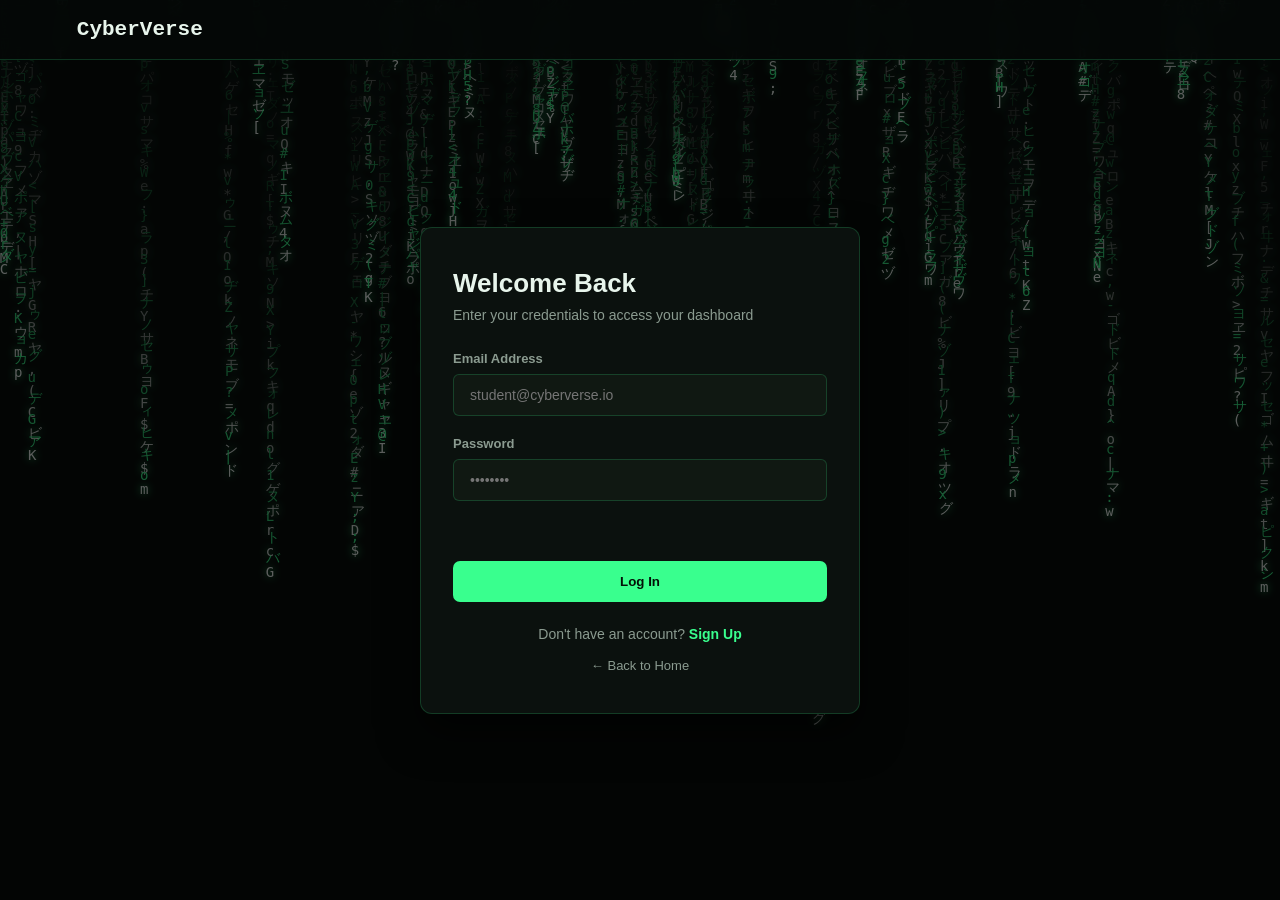
==== cyberverse-frontend/dashboard.html @ 00250eb8 "Add files via upload" ====
<!DOCTYPE html>
<html lang="en">

<head>
    <meta charset="UTF-8">
    <meta name="viewport" content="width=device-width, initial-scale=1.0">
    <title>CyberVerse — Dashboard</title>
    <link rel="stylesheet" href="css/style.css">
    <link rel="stylesheet" href="css/auth.css">
</head>

<body>

    <canvas id="matrixCanvas"></canvas>

    <header class="navbar">

     <div class="logo">
            CyberVerse
        </div>

        <div class="profile-dropdown">
            <button id="avatarBtn" class="avatar-btn" aria-label="User Menu">
                <svg width="24" height="24" viewBox="0 0 24 24" fill="currentColor">
                    <path d="M12 2C6.48 2 2 6.48 2 12s4.48 10 10 10 10-4.48 10-10S17.52 2 12 2zm0 3c1.66 0 3 1.34 3 3s-1.34 3-3 3-3-1.34-3-3 1.34-3 3-3zm0 14.2c-2.5 0-4.71-1.28-6-3.22.03-1.99 4-3.08 6-3.08 1.99 0 5.97 1.09 6 3.08-1.29 1.94-3.5 3.22-6 3.22z"/>
                </svg>
            </button>
            
            <div id="dropdownMenu" class="dropdown-content">
                <a href="index.html">Home</a>
                <a href="roadmaps.html">Roadmaps</a>
                <a href="courses.html">Courses</a>
                <a href="labs.html">Labs</a>
                <a href="ai-mentors.html">AI Mentors</a>
                <a href="#" id="logoutBtn" class="dropdown-logout">Logout</a>
            </div>
        </div>

    </header>

    <main class="dashboard-container">

        <section class="dashboard-header">
            <div>
                <p class="dashboard-label">// USER DASHBOARD</p>
                <h1>Welcome, <span id="userName">Student</span></h1>
                <p id="userEmail"></p>
            </div>
        </section>

        <section class="dashboard-stats">
            <div class="dashboard-card">
                <span>📚</span>
                <h2 id="completedLessons">0</h2>
                <p>Lessons Completed</p>
            </div>

            <div class="dashboard-card">
                <span>🧪</span>
                <h2 id="completedLabs">0</h2>
                <p>Labs Completed</p>
            </div>

            <div class="dashboard-card">
                <span>🎯</span>
                <h2 id="quizScore">0%</h2>
                <p>Quiz Average</p>
            </div>
        </section>

        <section class="progress-section">
            <h2>Your Learning Progress</h2>
            <div class="progress-bar">
                <div id="progressFill" class="progress-fill"></div>
            </div>
            <p id="progressText">0% completed</p>
        </section>

        <section class="modules">
            <h2>Learning Modules</h2>

            <div class="module-list">
                <div class="module-row">
                    <span>01</span>
                    <div>
                        <h3>Cybersecurity Fundamentals</h3>
                        <p>Computers, networks and security basics.</p>
                    </div>
                    <button class="module-btn">Start</button>
                </div>

                <div class="module-row">
                    <span>02</span>
                    <div>
                        <h3>Security Hygiene</h3>
                        <p>Passwords, MFA and safe browsing.</p>
                    </div>
                    <button class="module-btn">Start</button>
                </div>

                <div class="module-row">
                    <span>03</span>
                    <div>
                        <h3>Common Cyber Threats</h3>
                        <p>Phishing, malware and social engineering.</p>
                    </div>
                    <button class="module-btn">Start</button>
                </div>

                <div class="module-row">
                    <span>04</span>
                    <div>
                        <h3>Defense Basics</h3>
                        <p>Firewalls, encryption and authentication.</p>
                    </div>
                    <button class="module-btn">Start</button>
                </div>

                <div class="module-row">
                    <span>05</span>
                    <div>
                        <h3>Practical Security Labs</h3>
                        <p>Practice cybersecurity concepts.</p>
                    </div>
                    <button class="module-btn">Start</button>
                </div>
            </div>
        </section>

    </main>

    <script src="js/script.js"></script>
    <script src="js/auth.js"></script>

    <script>
        const avatarBtn = document.getElementById('avatarBtn');
        const dropdownMenu = document.getElementById('dropdownMenu');

        avatarBtn.addEventListener('click', (e) => {
            e.stopPropagation();
            dropdownMenu.classList.toggle('show');
        });

        document.addEventListener('click', () => {
            if (dropdownMenu.classList.contains('show')) {
                dropdownMenu.classList.remove('show');
            }
        });
    </script>

</body>
</html>
---- cyberverse-frontend/css/style.css ----
:root {
    --bg: #050807;
    --panel: #0b110e;
    --panel-light: #101812;

    --green: #39ff8e;
    --blue: #4dd8ff;
    --red: #ff4d6d;

    --text: #e8f5ec;
    --muted: #8b9b90;

    --border: rgba(57, 255, 142, 0.18);

    --font-main: Arial, Helvetica, sans-serif;
    --font-mono: "Courier New", monospace;
}

* {
    margin: 0;
    padding: 0;
    box-sizing: border-box;
}

html {
    scroll-behavior: smooth;
}

body {
    background: var(--bg);
    color: var(--text);
    font-family: var(--font-main);
    min-height: 100vh;
    overflow-x: hidden;
}

a {
    color: inherit;
    text-decoration: none;
}

button,
input {
    font-family: inherit;
}

/* MATRIX CANVAS (Hacker theme background) */
#matrixCanvas {
    position: fixed;
    top: 0;
    left: 0;
    width: 100vw;
    height: 100vh;
    z-index: -1;
    pointer-events: none;
    opacity: 0.35;
}

/* NAVBAR */
.navbar {
    position: sticky;
    top: 0;
    z-index: 100;
    display: flex;
    align-items: center;
    justify-content: space-between;
    padding: 18px 6%;
    background: rgba(5, 8, 7, 0.92);
    backdrop-filter: blur(10px);
    border-bottom: 1px solid var(--border);
}

.logo {
    font-family: var(--font-mono);
    font-size: 21px;
    font-weight: bold;
    color: var(--text);
    text-transform: none !important;
}

.logo span {
    color: var(--green);
}

/* PROFILE DROPDOWN MENU */
.profile-dropdown {
    position: relative;
    display: inline-block;
}

.avatar-btn {
    background: transparent;
    border: 1px solid var(--border);
    color: var(--text);
    width: 42px;
    height: 42px;
    border-radius: 50%;
    display: flex;
    align-items: center;
    justify-content: center;
    cursor: pointer;
    transition: all 0.25s ease;
}

.avatar-btn:hover {
    border-color: var(--green);
    color: var(--green);
    box-shadow: 0 0 12px rgba(57, 255, 142, 0.2);
}

.dropdown-content {
    display: none;
    position: absolute;
    right: 0;
    top: calc(100% + 12px);
    width: 200px;
    background: var(--panel);
    border: 1px solid var(--border);
    border-radius: 10px;
    box-shadow: 0 10px 30px rgba(0, 0, 0, 0.5);
    padding: 8px 0;
    z-index: 200;
}

.dropdown-content.show {
    display: block;
}

.dropdown-content a {
    display: block;
    padding: 10px 20px;
    color: var(--text);
    font-size: 14px;
    transition: 0.2s ease;
}

.dropdown-content a:hover {
    background: var(--panel-light);
    color: var(--green);
    padding-left: 24px;
}

.dropdown-content a.dropdown-logout {
    color: var(--red);
    border-top: 1px solid var(--border);
    margin-top: 6px;
    padding-top: 12px;
}

.dropdown-content a.dropdown-logout:hover {
    color: #ff6b8b;
    background: rgba(255, 77, 109, 0.1);
}

/* BUTTONS */
.btn {
    display: inline-flex;
    align-items: center;
    justify-content: center;
    border-radius: 7px;
    padding: 12px 20px;
    border: 1px solid transparent;
    cursor: pointer;
    font-weight: bold;
    transition: 0.25s;
}

.btn-primary {
    background: var(--green);
    color: #031007;
}

.btn-primary:hover {
    transform: translateY(-2px);
    box-shadow: 0 0 25px rgba(57, 255, 142, 0.35);
}

.btn-ghost {
    border-color: var(--border);
    background: transparent;
    color: var(--text);
}

.btn-ghost:hover {
    color: var(--green);
    border-color: var(--green);
}

.btn-outline {
    border-color: var(--green);
    color: var(--green);
    background: transparent;
}

.btn-outline:hover {
    background: var(--green);
    color: #031007;
}

.nav-buttons {
    display: flex;
    gap: 10px;
}

/* HERO */
.hero {
    min-height: 700px;
    max-width: 1250px;
    margin: auto;
    padding: 100px 6%;
    display: grid;
    grid-template-columns: 1.1fr 0.9fr;
    align-items: center;
    gap: 60px;
}

.terminal-label {
    color: var(--green);
    font-family: var(--font-mono);
    margin-bottom: 20px;
}

.hero h1 {
    font-size: clamp(42px, 6vw, 76px);
    line-height: 1.05;
    margin-bottom: 25px;
}

.hero h1 span {
    display: block;
    color: var(--green);
}

.hero-text {
    color: var(--muted);
    font-size: 18px;
    line-height: 1.7;
    max-width: 650px;
}

.hero-buttons {
    display: flex;
    gap: 15px;
    margin-top: 35px;
}

/* TERMINAL */
.terminal {
    border: 1px solid var(--border);
    background: rgba(11, 17, 14, 0.92);
    border-radius: 12px;
    box-shadow: 0 0 50px rgba(57, 255, 142, 0.08);
    overflow: hidden;
}

.terminal-header {
    display: flex;
    align-items: center;
    gap: 7px;
    padding: 13px 16px;
    border-bottom: 1px solid var(--border);
    font-family: var(--font-mono);
}

.terminal-dot {
    width: 10px;
    height: 10px;
    border-radius: 50%;
    background: var(--muted);
}

.terminal-title {
    margin-left: 10px;
    color: var(--muted);
    font-size: 13px;
}

.terminal-body {
    padding: 25px;
    font-family: var(--font-mono);
    line-height: 2;
}

.green {
    color: var(--green);
}

.output {
    color: var(--muted);
    margin-left: 15px;
}

/* STATS */
.stats {
    max-width: 1200px;
    margin: auto;
    padding: 40px 6%;
    display: grid;
    grid-template-columns: repeat(4, 1fr);
    gap: 18px;
}

.stat-card {
    padding: 30px;
    text-align: center;
    background: var(--panel);
    border: 1px solid var(--border);
    border-radius: 10px;
}

.stat-card h2 {
    color: var(--green);
    font-size: 38px;
    margin-bottom: 8px;
}

.stat-card p {
    color: var(--muted);
}

/* FOOTER */
footer {
    border-top: 1px solid var(--border);
    padding: 40px 6%;
    display: flex;
    justify-content: space-between;
    align-items: center;
    color: var(--muted);
}

.copyright {
    font-family: var(--font-mono);
    font-size: 13px;
}

/* RESPONSIVE LAYOUT BREAKPOINTS */
@media (max-width: 900px) {
    .hero {
        grid-template-columns: 1fr;
        padding-top: 60px;
        min-height: auto;
    }

    .stats {
        grid-template-columns: repeat(2, 1fr);
    }
}

@media (max-width: 500px) {
    .stats {
        grid-template-columns: 1fr;
    }

    .navbar {
        padding: 14px 4%;
    }
}
---- cyberverse-frontend/css/auth.css ----
/* AUTH & DASHBOARD STYLING */

.auth-page {
    min-height: calc(100vh - 80px);
    display: flex;
    align-items: center;
    justify-content: center;
    padding: 40px 20px;
}

.auth-container {
    width: 100%;
    max-width: 440px;
}

.auth-card {
    background: var(--panel);
    border: 1px solid var(--border);
    border-radius: 12px;
    padding: 40px 32px;
    box-shadow: 0 20px 40px rgba(0, 0, 0, 0.6);
}

.auth-logo {
    font-family: var(--font-mono);
    font-size: 20px;
    font-weight: bold;
    color: var(--text);
    margin-bottom: 24px;
    text-transform: none !important;
}

.auth-logo span {
    color: var(--green);
}

.auth-card h1 {
    font-size: 26px;
    margin-bottom: 8px;
}

.auth-subtitle {
    color: var(--muted);
    font-size: 14px;
    margin-bottom: 28px;
}

.auth-card form {
    display: flex;
    flex-direction: column;
}

.auth-card label {
    font-size: 13px;
    color: var(--muted);
    margin-bottom: 8px;
    font-weight: bold;
}

.auth-card input {
    background: var(--panel-light);
    border: 1px solid var(--border);
    border-radius: 6px;
    padding: 12px 16px;
    color: var(--text);
    font-size: 14px;
    margin-bottom: 20px;
    outline: none;
    transition: border-color 0.25s;
}

.auth-card input:focus {
    border-color: var(--green);
}

.auth-button {
    width: 100%;
    margin-top: 10px;
}

.form-error {
    color: var(--red);
    font-size: 13px;
    margin-bottom: 12px;
    min-height: 18px;
}

.auth-bottom {
    margin-top: 24px;
    font-size: 14px;
    color: var(--muted);
    text-align: center;
}

.auth-bottom a {
    color: var(--green);
    font-weight: bold;
}

.auth-bottom a:hover {
    text-decoration: underline;
}

.back-home {
    display: block;
    text-align: center;
    margin-top: 16px;
    font-size: 13px;
    color: var(--muted);
    transition: color 0.2s;
}

.back-home:hover {
    color: var(--green);
}

.dashboard-container {
    max-width: 1200px;
    margin: 0 auto;
    padding: 40px 6%;
}

.dashboard-header {
    margin-bottom: 32px;
}

.dashboard-label {
    color: var(--green);
    font-family: var(--font-mono);
    font-size: 13px;
    margin-bottom: 8px;
}

.dashboard-header h1 {
    font-size: 32px;
}

.dashboard-header h1 span {
    color: var(--green);
}

#userEmail {
    color: var(--muted);
    font-size: 14px;
    margin-top: 4px;
}

.dashboard-stats {
    display: grid;
    grid-template-columns: repeat(auto-fit, minmax(220px, 1fr));
    gap: 20px;
    margin-bottom: 40px;
}

.dashboard-card {
    background: var(--panel);
    border: 1px solid var(--border);
    border-radius: 10px;
    padding: 24px;
}

.dashboard-card span {
    font-size: 24px;
}

.dashboard-card h2 {
    font-size: 32px;
    color: var(--green);
    margin: 10px 0 4px 0;
}

.dashboard-card p {
    color: var(--muted);
    font-size: 14px;
}

.progress-section {
    background: var(--panel);
    border: 1px solid var(--border);
    border-radius: 10px;
    padding: 24px;
    margin-bottom: 40px;
}

.progress-section h2 {
    font-size: 18px;
    margin-bottom: 16px;
}

.progress-bar {
    width: 100%;
    height: 10px;
    background: var(--panel-light);
    border-radius: 5px;
    overflow: hidden;
    margin-bottom: 8px;
}

.progress-fill {
    width: 0%;
    height: 100%;
    background: var(--green);
    transition: width 0.4s ease;
}

#progressText {
    font-size: 13px;
    color: var(--muted);
}

.modules h2 {
    font-size: 22px;
    margin-bottom: 20px;
}

.module-list {
    display: flex;
    flex-direction: column;
    gap: 12px;
}

.module-row {
    display: flex;
    align-items: center;
    background: var(--panel);
    border: 1px solid var(--border);
    border-radius: 8px;
    padding: 18px 24px;
    gap: 20px;
}

.module-row span {
    font-family: var(--font-mono);
    color: var(--green);
    font-weight: bold;
    font-size: 18px;
}

.module-row div {
    flex: 1;
}

.module-row h3 {
    font-size: 16px;
    margin-bottom: 4px;
}

.module-row p {
    font-size: 13px;
    color: var(--muted);
}

.module-btn {
    background: transparent;
    border: 1px solid var(--border);
    color: var(--text);
    padding: 8px 16px;
    border-radius: 6px;
    cursor: pointer;
    font-size: 13px;
    font-weight: bold;
    transition: 0.2s ease;
}

.module-btn:hover {
    border-color: var(--green);
    color: var(--green);
}
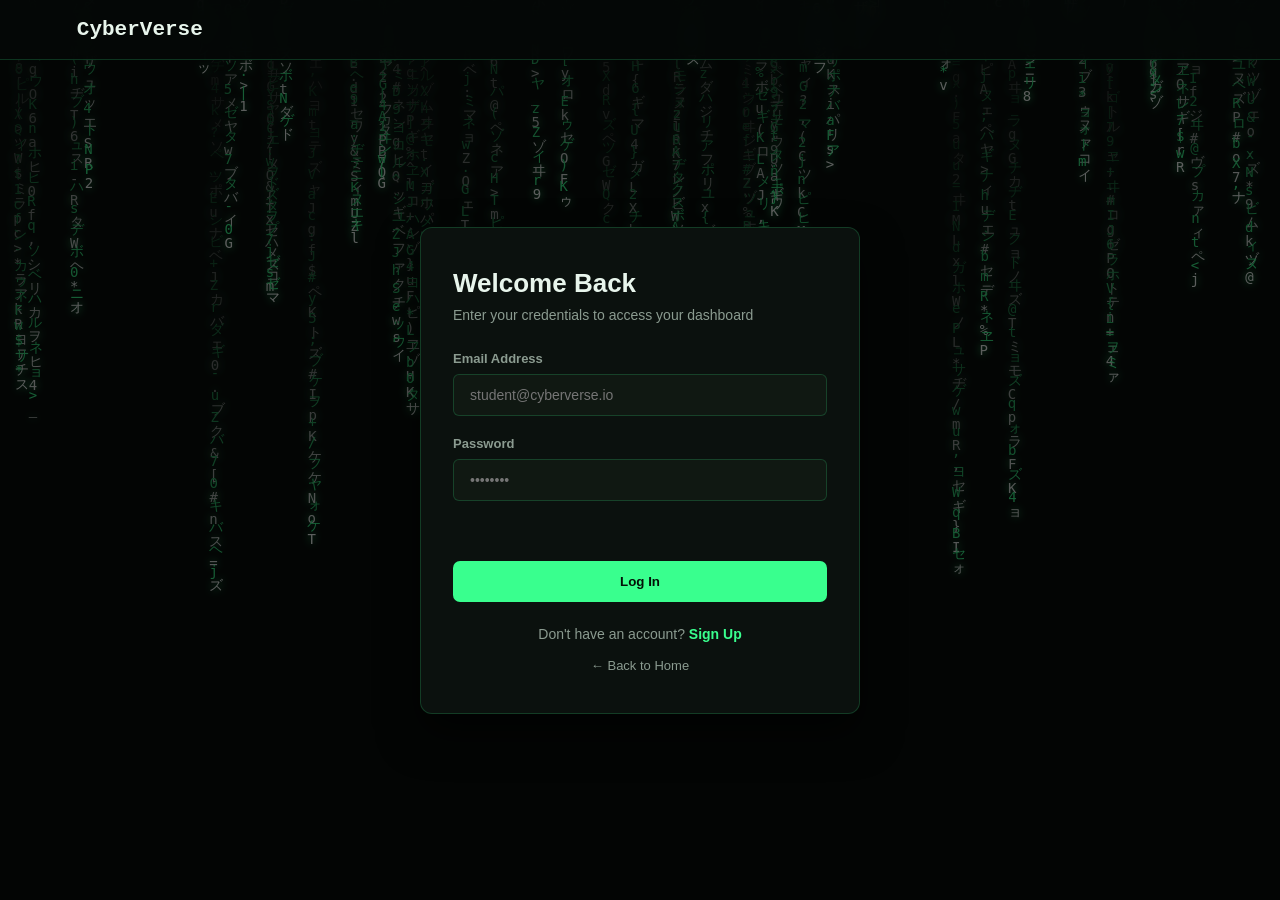
==== commit 06931bfa: "Enhance dashboard with profile picture upload Updated the dashboard layout and added a profile pictu" ====
--- a/cyberverse-frontend/dashboard.html
+++ b/cyberverse-frontend/dashboard.html
@@ -15,13 +15,14 @@
 
     <header class="navbar">
 
-     <div class="logo">
-            CyberVerse
+        <div class="logo">
+            <a href="index.html">CyberVerse</a>
         </div>
 
         <div class="profile-dropdown">
             <button id="avatarBtn" class="avatar-btn" aria-label="User Menu">
-                <svg width="24" height="24" viewBox="0 0 24 24" fill="currentColor">
+                <img id="userAvatarImg" src="" alt="Profile" style="display: none;">
+                <svg id="defaultAvatarSvg" width="24" height="24" viewBox="0 0 24 24" fill="currentColor">
                     <path d="M12 2C6.48 2 2 6.48 2 12s4.48 10 10 10 10-4.48 10-10S17.52 2 12 2zm0 3c1.66 0 3 1.34 3 3s-1.34 3-3 3-3-1.34-3-3 1.34-3 3-3zm0 14.2c-2.5 0-4.71-1.28-6-3.22.03-1.99 4-3.08 6-3.08 1.99 0 5.97 1.09 6 3.08-1.29 1.94-3.5 3.22-6 3.22z"/>
                 </svg>
             </button>
@@ -32,11 +33,15 @@
                 <a href="courses.html">Courses</a>
                 <a href="labs.html">Labs</a>
                 <a href="ai-mentors.html">AI Mentors</a>
+                <a href="#" id="openSettingsBtn">Settings</a>
                 <a href="#" id="logoutBtn" class="dropdown-logout">Logout</a>
             </div>
         </div>
 
     </header>
+
+    <!-- Hidden file input triggered by Settings option -->
+    <input type="file" id="profilePicInput" accept="image/*" style="display: none;">
 
     <main class="dashboard-container">
 
@@ -149,4 +154,4 @@
     </script>
 
 </body>
-</html>+</html>
